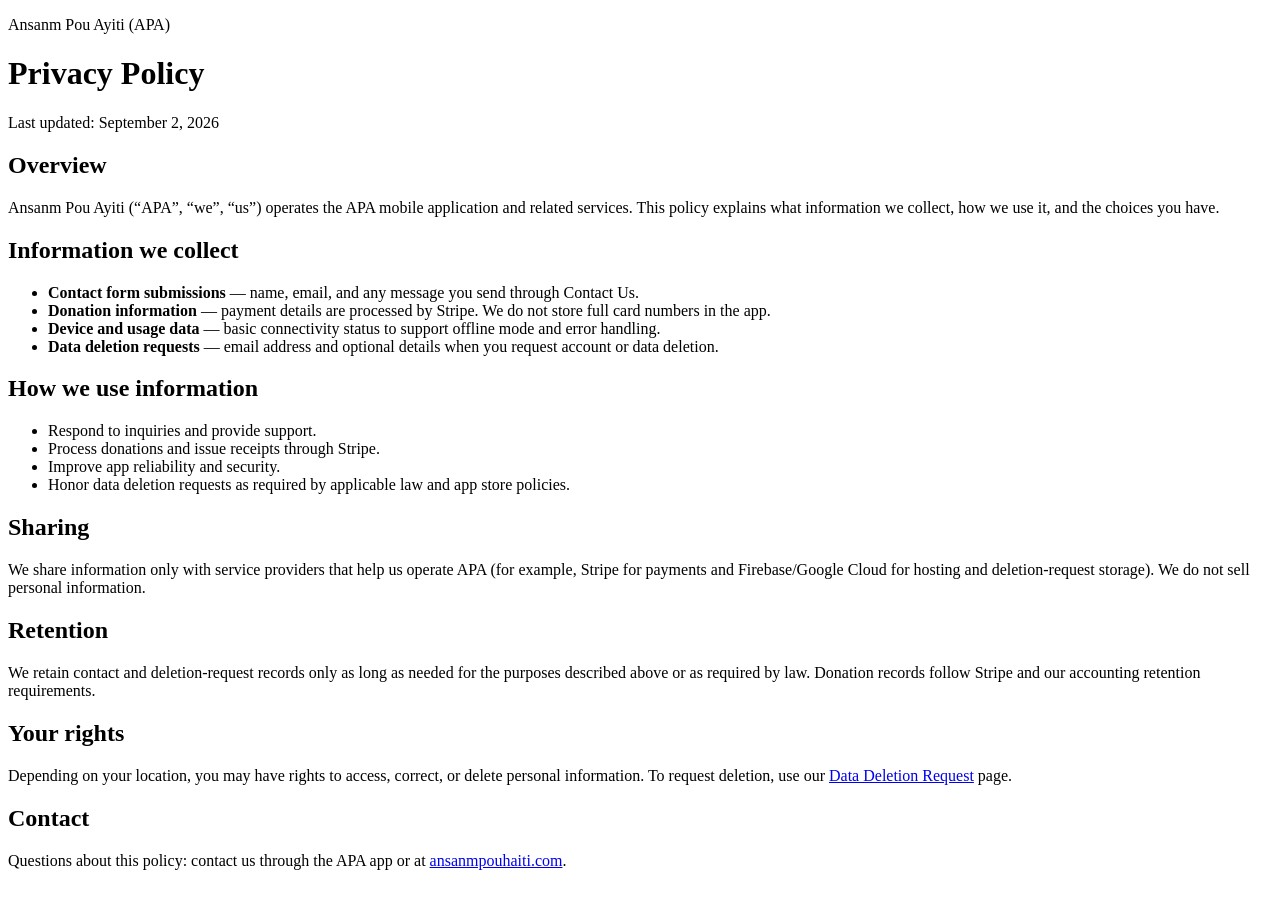
==== hosting/public/privacy-policy/index.html @ 1b6eec1f "Implement a data-driven dynamic contact form system with validation and remote synchronization. - In" ====
<!DOCTYPE html>
<html lang="en">
<head>
  <meta charset="utf-8">
  <meta name="viewport" content="width=device-width, initial-scale=1">
  <title>Privacy Policy — Ansanm Pou Ayiti (APA)</title>
  <link rel="stylesheet" href="/styles.css">
</head>
<body>
  <main class="page">
    <header>
      <p class="eyebrow">Ansanm Pou Ayiti (APA)</p>
      <h1>Privacy Policy</h1>
      <p class="updated">Last updated: September 2, 2026</p>
    </header>

    <section>
      <h2>Overview</h2>
      <p>
        Ansanm Pou Ayiti (“APA”, “we”, “us”) operates the APA mobile application and
        related services. This policy explains what information we collect, how we use it,
        and the choices you have.
      </p>
    </section>

    <section>
      <h2>Information we collect</h2>
      <ul>
        <li><strong>Contact form submissions</strong> — name, email, and any message you send through Contact Us.</li>
        <li><strong>Donation information</strong> — payment details are processed by Stripe. We do not store full card numbers in the app.</li>
        <li><strong>Device and usage data</strong> — basic connectivity status to support offline mode and error handling.</li>
        <li><strong>Data deletion requests</strong> — email address and optional details when you request account or data deletion.</li>
      </ul>
    </section>

    <section>
      <h2>How we use information</h2>
      <ul>
        <li>Respond to inquiries and provide support.</li>
        <li>Process donations and issue receipts through Stripe.</li>
        <li>Improve app reliability and security.</li>
        <li>Honor data deletion requests as required by applicable law and app store policies.</li>
      </ul>
    </section>

    <section>
      <h2>Sharing</h2>
      <p>
        We share information only with service providers that help us operate APA
        (for example, Stripe for payments and Firebase/Google Cloud for hosting and
        deletion-request storage). We do not sell personal information.
      </p>
    </section>

    <section>
      <h2>Retention</h2>
      <p>
        We retain contact and deletion-request records only as long as needed for the
        purposes described above or as required by law. Donation records follow Stripe
        and our accounting retention requirements.
      </p>
    </section>

    <section>
      <h2>Your rights</h2>
      <p>
        Depending on your location, you may have rights to access, correct, or delete
        personal information. To request deletion, use our
        <a href="/data-deletion">Data Deletion Request</a> page.
      </p>
    </section>

    <section>
      <h2>Contact</h2>
      <p>
        Questions about this policy: contact us through the APA app or at
        <a href="https://ansanmpouhaiti.com">ansanmpouhaiti.com</a>.
      </p>
    </section>
  </main>
</body>
</html>
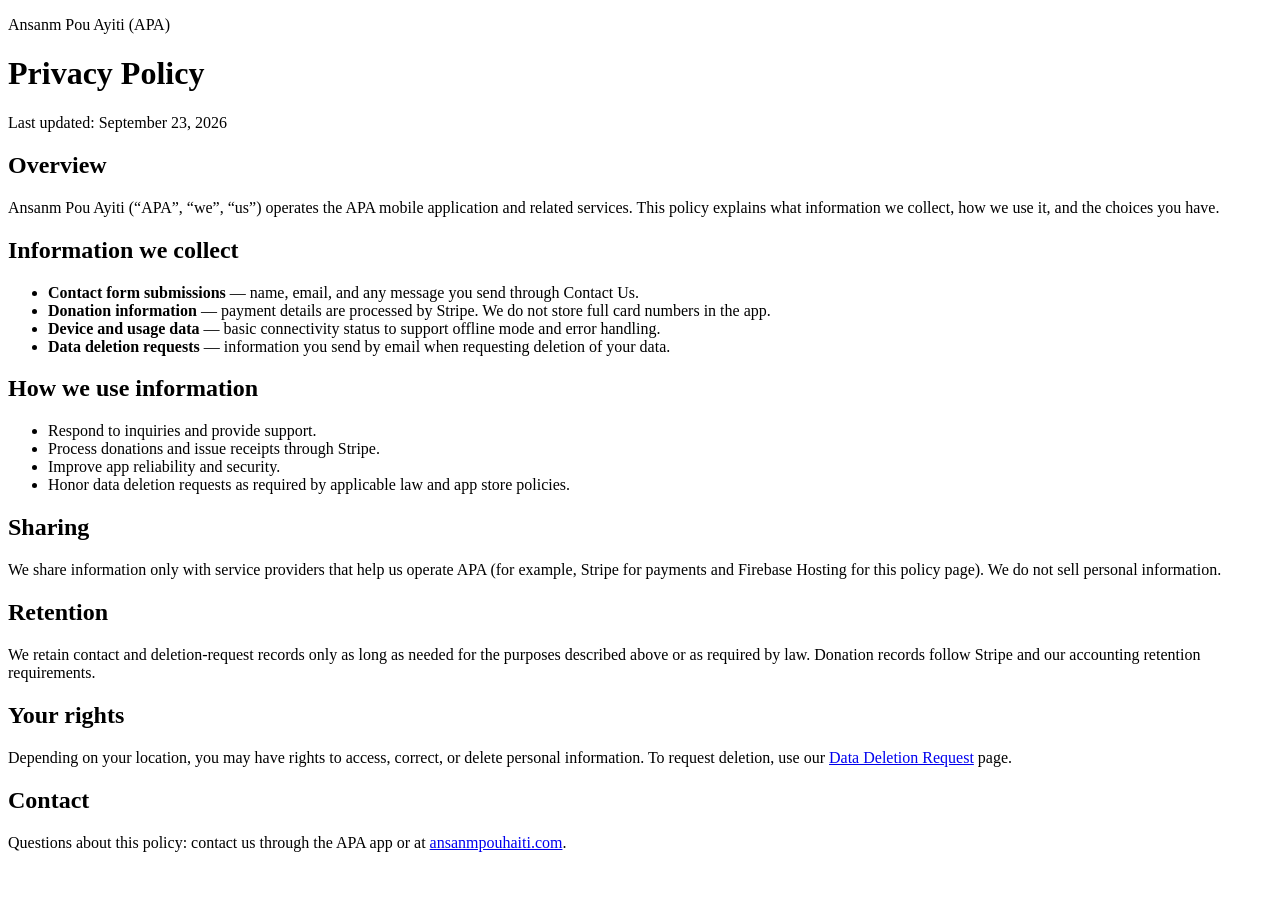
==== commit 548bdd8f: "Configure Firebase Hosting and legal pages for Google Play compliance - Initialize Firebase configur" ====
--- a/hosting/public/privacy-policy/index.html
+++ b/hosting/public/privacy-policy/index.html
@@ -11,7 +11,7 @@
     <header>
       <p class="eyebrow">Ansanm Pou Ayiti (APA)</p>
       <h1>Privacy Policy</h1>
-      <p class="updated">Last updated: September 2, 2026</p>
+      <p class="updated">Last updated: September 23, 2026</p>
     </header>
 
     <section>
@@ -29,7 +29,7 @@
         <li><strong>Contact form submissions</strong> — name, email, and any message you send through Contact Us.</li>
         <li><strong>Donation information</strong> — payment details are processed by Stripe. We do not store full card numbers in the app.</li>
         <li><strong>Device and usage data</strong> — basic connectivity status to support offline mode and error handling.</li>
-        <li><strong>Data deletion requests</strong> — email address and optional details when you request account or data deletion.</li>
+        <li><strong>Data deletion requests</strong> — information you send by email when requesting deletion of your data.</li>
       </ul>
     </section>
 
@@ -47,8 +47,8 @@
       <h2>Sharing</h2>
       <p>
         We share information only with service providers that help us operate APA
-        (for example, Stripe for payments and Firebase/Google Cloud for hosting and
-        deletion-request storage). We do not sell personal information.
+        (for example, Stripe for payments and Firebase Hosting for this policy page).
+        We do not sell personal information.
       </p>
     </section>
 
